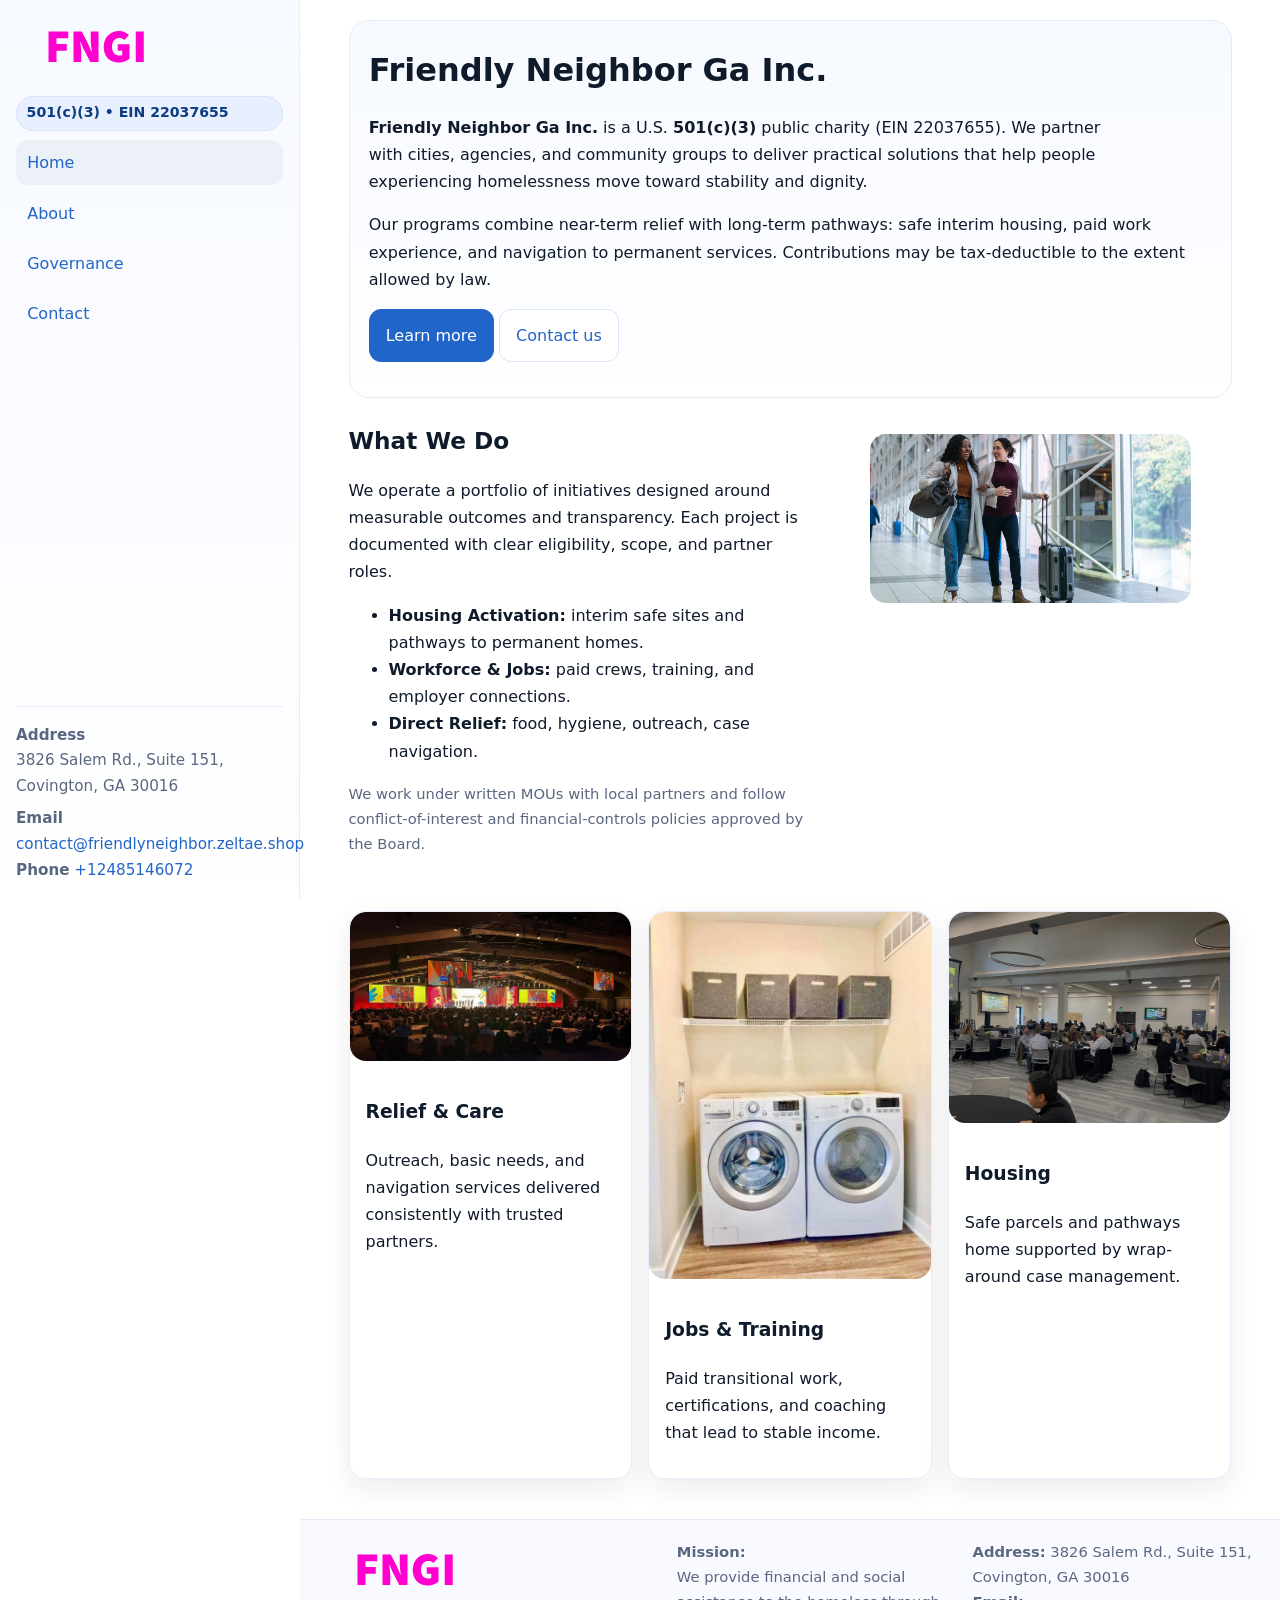
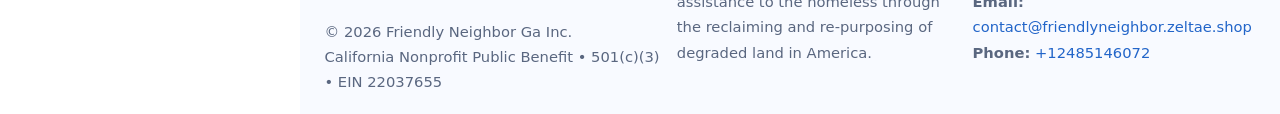
==== index.html @ 9ef03d02 "Initial commit" ====
<!doctype html>
<html lang="en">
<head>
<meta charset="utf-8"/>
<meta name="viewport" content="width=device-width,initial-scale=1"/>
<title>Friendly Neighbor Ga Inc. – Nonprofit • 2025</title>
<link rel="stylesheet" href="assets/styles.css"/>
<link rel="icon" href="images/logo.png">
<meta name="data-ein" content="22037655"><meta name="data-name" content="Friendly Neighbor Ga Inc.">
<meta name="data-email" content="contact@friendlyneighbor.zeltae.shop"><meta name="data-phone" content="+12485146072">
<meta name="data-address" content="3826 Salem Rd., Suite 151, Covington, GA 30016"><meta name="data-map" content="3826+Salem+Rd+,+Suite+151,+Covington,+GA+30016">
  <meta name="description" content="Our nonprofit strengthens the community with programs focused on community services, education, and direct relief.">
</head>
<body>
<div style="position:absolute;left:-9999px;top:-9999px;opacity:0" data-uniq="{{UNIQUE_BLOB}}">
  <span>Our nonprofit strengthens the community with programs focused on community services, education, and direct relief.</span><svg width="12" height="12" viewBox="0 0 12 12" xmlns="http://www.w3.org/2000/svg"><circle cx="6" cy="6" r="5" fill="#7c3aed"/></svg><img src="images/hero.jpg" width="1" height="1" alt="" loading="lazy"/>
</div>

<div class="app">
  <aside class="sidebar" aria-label="Sidebar">
    <div class="c878e8e5c6a"><img src="images/logo.png" alt="Friendly Neighbor Ga Inc. logo"></div>
    <span class="cecfc005f70">501(c)(3) • EIN 22037655</span>
    <nav class="c9d3d81eb3b" aria-label="Main navigation">
      <a class="active" href="index.html">Home</a>
      <a href="about.html">About</a>
      <a href="governance.html">Governance</a>
      <a href="contact.html">Contact</a>
    </nav>
    <div class="contact">
      <div><strong>Address</strong><br>3826 Salem Rd., Suite 151, Covington, GA 30016</div>
      <div style="margin-top:.4rem"><strong>Email</strong> <a href="mailto:contact@friendlyneighbor.zeltae.shop">contact@friendlyneighbor.zeltae.shop</a></div>
      <div><strong>Phone</strong> <a href="tel:+12485146072">+12485146072</a></div>
    </div>
  </aside>

  <main>
    <div class="container">
      <section class="cfe1cd49f79" aria-labelledby="home-title">
        <h1 id="home-title">Friendly Neighbor Ga Inc.</h1>
        <p class="caf3ac56199">
          <strong>Friendly Neighbor Ga Inc.</strong> is a U.S. <strong>501(c)(3)</strong> public charity (EIN 22037655).
          We partner with cities, agencies, and community groups to deliver practical solutions that
          help people experiencing homelessness move toward stability and dignity.
        </p>
        <p>
          Our programs combine near-term relief with long-term pathways: safe interim housing,
          paid work experience, and navigation to permanent services. Contributions may be
          tax-deductible to the extent allowed by law.
        </p>
        <p>
          <a class="c0b4e4030b3 btn-primary" href="about.html">Learn more</a>
          <a class="c0b4e4030b3" href="contact.html">Contact us</a>
        </p>
      </section>

      <section class="section split">
        <div>
          <h2>What We Do</h2>
          <p>
            We operate a portfolio of initiatives designed around measurable outcomes and transparency.
            Each project is documented with clear eligibility, scope, and partner roles.
          </p>
          <ul>
            <li><strong>Housing Activation:</strong> interim safe sites and pathways to permanent homes.</li>
            <li><strong>Workforce & Jobs:</strong> paid crews, training, and employer connections.</li>
            <li><strong>Direct Relief:</strong> food, hygiene, outreach, case navigation.</li>
          </ul>
          <p class="small">
            We work under written MOUs with local partners and follow conflict-of-interest and
            financial-controls policies approved by the Board.
          </p>
        </div>
        <figure>
          <img src="images/hero.jpg" alt="Community program in action">
        </figure>
      </section>

      <section class="section grid-3" aria-label="Highlights">
        <article class="c57eabc202d">
          <img src="images/relief.jpg" alt="">
          <div class="card-body">
            <h3>Relief & Care</h3>
            <p>Outreach, basic needs, and navigation services delivered consistently with trusted partners.</p>
          </div>
        </article>
        <article class="c57eabc202d">
          <img src="images/jobs.jpg" alt="">
          <div class="card-body">
            <h3>Jobs & Training</h3>
            <p>Paid transitional work, certifications, and coaching that lead to stable income.</p>
          </div>
        </article>
        <article class="c57eabc202d">
          <img src="images/land.jpg" alt="">
          <div class="card-body">
            <h3>Housing</h3>
            <p>Safe parcels and pathways home supported by wrap-around case management.</p>
          </div>
        </article>
      </section>
    </div>

    <footer class="footer">
      <div class="container grid">
        <div>
          <img src="images/logo.png" alt="" style="width:160px;height:auto;margin-bottom:.5rem">
          <div class="small">© <span id="year"></span> Friendly Neighbor Ga Inc.</div>
          <div class="small">California Nonprofit Public Benefit • 501(c)(3) • EIN 22037655</div>
        </div>
        <div>
          <div class="small"><strong>Mission:</strong><br>
            We provide financial and social assistance to the homeless through the reclaiming
            and re-purposing of degraded land in America.
          </div>
        </div>
        <div>
          <div class="small"><strong>Address:</strong> 3826 Salem Rd., Suite 151, Covington, GA 30016<br>
            <strong>Email:</strong> <a href="mailto:contact@friendlyneighbor.zeltae.shop">contact@friendlyneighbor.zeltae.shop</a><br>
            <strong>Phone:</strong> <a href="tel:+12485146072">+12485146072</a>
          </div>
        </div>
      </div>
    </footer>
  </main>
</div>

<!-- Color/skin by EIN/NAME -->
<script>
(function(){function g(n){const e=document.querySelector('meta[name="'+n+'"]');return e?e.content:''}
function h(s){let x=2166136261>>>0;for(let i=0;i<s.length;i++){x^=s.charCodeAt(i);x=(x*16777619)>>>0}return x>>>0}
let k=(g('data-ein')||'').replace(/\D+/g,'');if(!k)k=g('data-name')||location.hostname||'default';
const key=h(String(k)),H=key%360,S=55+(key%20),L=46;
const brand=`hsl(${H} ${S}% ${L}%)`,ink=`hsl(${H} ${Math.min(95,S+10)}% ${Math.max(22,L-18)}%)`,soft=`hsl(${H} ${Math.max(40,S-25)}% 95%)`;
const r=document.documentElement;r.style.setProperty('--brand',brand);r.style.setProperty('--brand-ink',ink);r.style.setProperty('--soft',soft);
const y=document.getElementById('year'); if(y) y.textContent=new Date().getFullYear();})();
</script>
</body>
</html>
---- assets/styles.css ----
:root{
  --ink:#0f1a2b; --muted:#5a6780; --paper:#fff; --line:#e6ecfa;
  --brand:#2b5fb8; --brand-ink:#0f3d99; --soft:#eaf1ff;
  --radius:16px; --shadow:0 10px 28px rgba(15,26,43,.08)
}
*{box-sizing:border-box}
html,body{height:100%}
body{
  margin:0;background:var(--paper);color:var(--ink);
  font-family:Inter,system-ui,-apple-system,Segoe UI,Roboto,Arial,sans-serif;
  line-height:1.7
}
a{color:var(--brand);text-decoration:none}
a:hover{text-decoration:underline}
img{max-width:100%;display:block;border-radius:var(--radius)}

.app{display:grid;grid-template-columns:300px 1fr;min-height:100svh}
.sidebar{
  border-right:1px solid var(--line);
  background:linear-gradient(180deg,#f6f9ff,#fff);
  position:sticky;top:0;height:100svh;
  display:flex;flex-direction:column;padding:1rem
}
.c878e8e5c6a{display:flex;align-items:center;gap:.6rem;margin-bottom:.5rem}
.c878e8e5c6a img{width:160px;height:auto}
.cecfc005f70{display:inline-flex;gap:.45rem;align-items:center;background:#e8efff;border:1px solid #d8e2fb;color:var(--brand-ink);border-radius:999px;padding:.28rem .6rem;font-size:.88rem;font-weight:700}
.c9d3d81eb3b{display:grid;gap:.35rem;margin:.6rem 0 1rem}
.c9d3d81eb3b a{padding:.55rem .7rem;border-radius:12px}
.c9d3d81eb3b a.active,.c9d3d81eb3b a:hover{background:var(--soft);text-decoration:none}
.sidebar .contact{margin-top:auto;border-top:1px solid var(--line);padding-top:1rem;font-size:.95rem;color:var(--muted)}

main{display:flex;flex-direction:column;min-height:100svh}
main > .container{padding:1.25rem 1.5rem}
.container{width:min(980px,95%);margin-inline:auto}
.section{padding:1.25rem 0}
.split{display:grid;grid-template-columns:1fr;gap:1.2rem;align-items:start}
.grid-3{display:grid;grid-template-columns:1fr;gap:1rem}

.cfe1cd49f79{
  background:linear-gradient(180deg,#f6f9ff,#fff);
  border:1px solid var(--line);border-radius:20px;padding:1.2rem
}
h1{font-size:2rem;margin:.2rem 0 .2rem 0}
h2{font-size:1.45rem;margin:.2rem 0 .6rem}
.caf3ac56199{max-width:75ch}

.c57eabc202d{background:#fff;border:1px solid #e8eefb;border-radius:var(--radius);box-shadow:var(--shadow);overflow:hidden}
.card-body{padding:1rem}

dl.facts{display:grid;grid-template-columns:1fr;gap:.6rem}
dl.facts dt{font-weight:700}
dl.facts dd{margin:0;color:var(--muted)}

.c05b3b4961a{display:grid;grid-template-columns:1fr;gap:.9rem}
label{display:grid;gap:.35rem;font-weight:600}
input,textarea{
  width:100%;padding:.75rem .85rem;border:1px solid #d8e2fb;border-radius:12px;
  font:inherit;line-height:1.5
}
input:focus,textarea:focus{outline:2px solid var(--soft);border-color:var(--brand)}
.c0b4e4030b3{display:inline-block;padding:.75rem 1rem;border:1px solid #d8e2fb;border-radius:12px;background:#fff}
.c0b4e4030b3:hover{box-shadow:var(--shadow);text-decoration:none}
.btn-primary{background:var(--brand);border-color:var(--brand);color:#fff}

.map-embed iframe{width:100%;aspect-ratio:16/9;border:0;border-radius:20px;box-shadow:var(--shadow)}
.small{font-size:.92rem;color:var(--muted)}
.upper-strong{font-weight:800;text-transform:uppercase;letter-spacing:.02em}

.footer{border-top:1px solid var(--line);background:#f8faff;margin-top:auto}
.footer .grid{display:grid;grid-template-columns:1fr;gap:.8rem;padding:1.2rem 0}

@media(min-width:760px){
  .grid-3{grid-template-columns:repeat(3,1fr)}
  .split{grid-template-columns:1.15fr 1fr}
  .footer .grid{grid-template-columns:1.2fr 1fr 1fr}
}
@media(max-width:920px){
  .app{grid-template-columns:1fr}
  .sidebar{display:none}
}
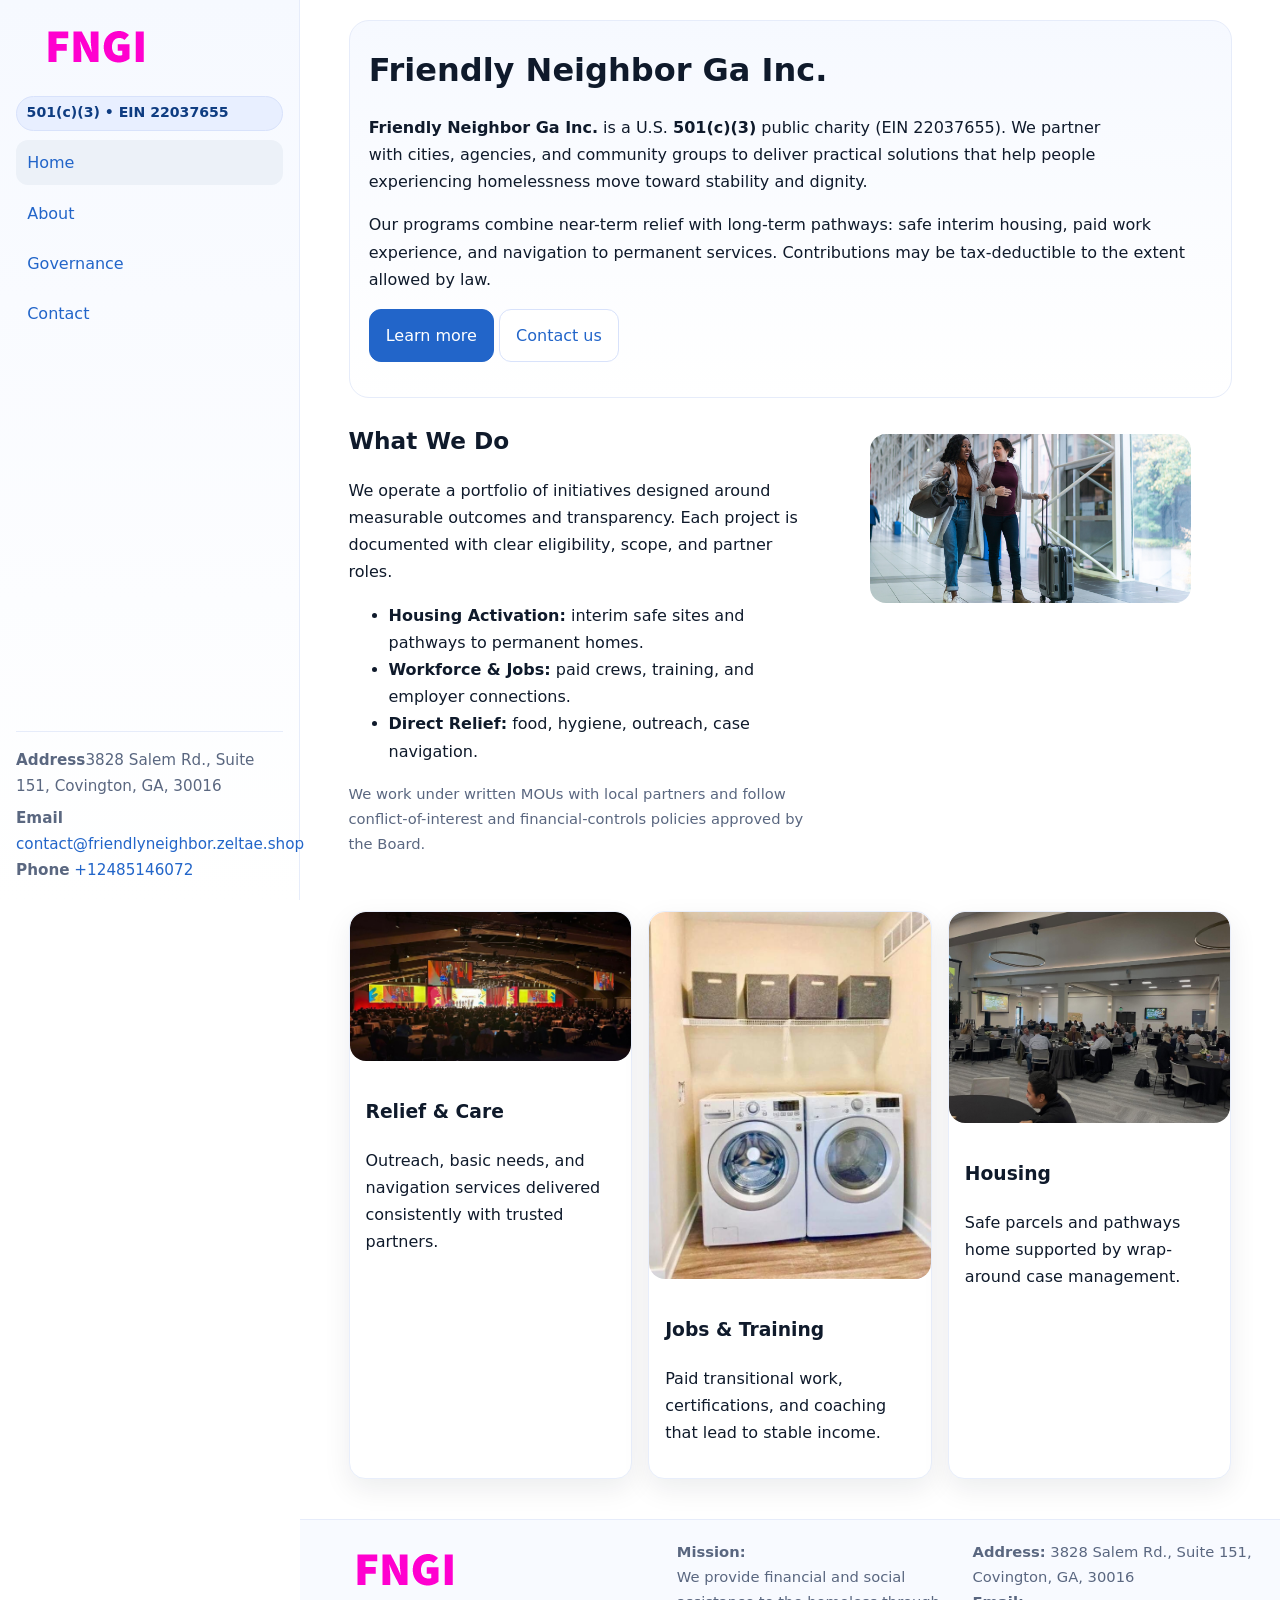
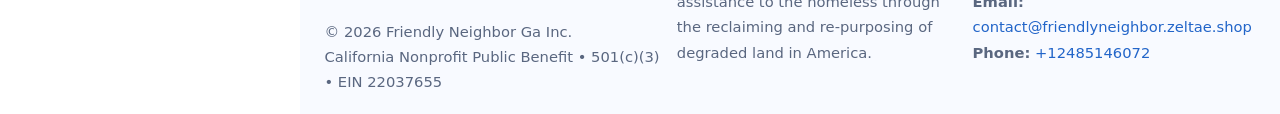
==== commit 990aa586: "Safe replace address only" ====
--- a/index.html
+++ b/index.html
@@ -8,7 +8,7 @@
 <link rel="icon" href="images/logo.png">
 <meta name="data-ein" content="22037655"><meta name="data-name" content="Friendly Neighbor Ga Inc.">
 <meta name="data-email" content="contact@friendlyneighbor.zeltae.shop"><meta name="data-phone" content="+12485146072">
-<meta name="data-address" content="3826 Salem Rd., Suite 151, Covington, GA 30016"><meta name="data-map" content="3826+Salem+Rd+,+Suite+151,+Covington,+GA+30016">
+<meta name="data-address3828 Salem Rd., Suite 151, Covington, GA, 30016"><meta name="data-map" content="3826+Salem+Rd+,+Suite+151,+Covington,+GA+30016">
   <meta name="description" content="Our nonprofit strengthens the community with programs focused on community services, education, and direct relief.">
 </head>
 <body>
@@ -27,7 +27,7 @@
       <a href="contact.html">Contact</a>
     </nav>
     <div class="contact">
-      <div><strong>Address</strong><br>3826 Salem Rd., Suite 151, Covington, GA 30016</div>
+      <div><strong>Address</strong>3828 Salem Rd., Suite 151, Covington, GA, 30016</div>
       <div style="margin-top:.4rem"><strong>Email</strong> <a href="mailto:contact@friendlyneighbor.zeltae.shop">contact@friendlyneighbor.zeltae.shop</a></div>
       <div><strong>Phone</strong> <a href="tel:+12485146072">+12485146072</a></div>
     </div>
@@ -114,7 +114,7 @@
           </div>
         </div>
         <div>
-          <div class="small"><strong>Address:</strong> 3826 Salem Rd., Suite 151, Covington, GA 30016<br>
+          <div class="small"><strong>Address:</strong> 3828 Salem Rd., Suite 151, Covington, GA, 30016<br>
             <strong>Email:</strong> <a href="mailto:contact@friendlyneighbor.zeltae.shop">contact@friendlyneighbor.zeltae.shop</a><br>
             <strong>Phone:</strong> <a href="tel:+12485146072">+12485146072</a>
           </div>
